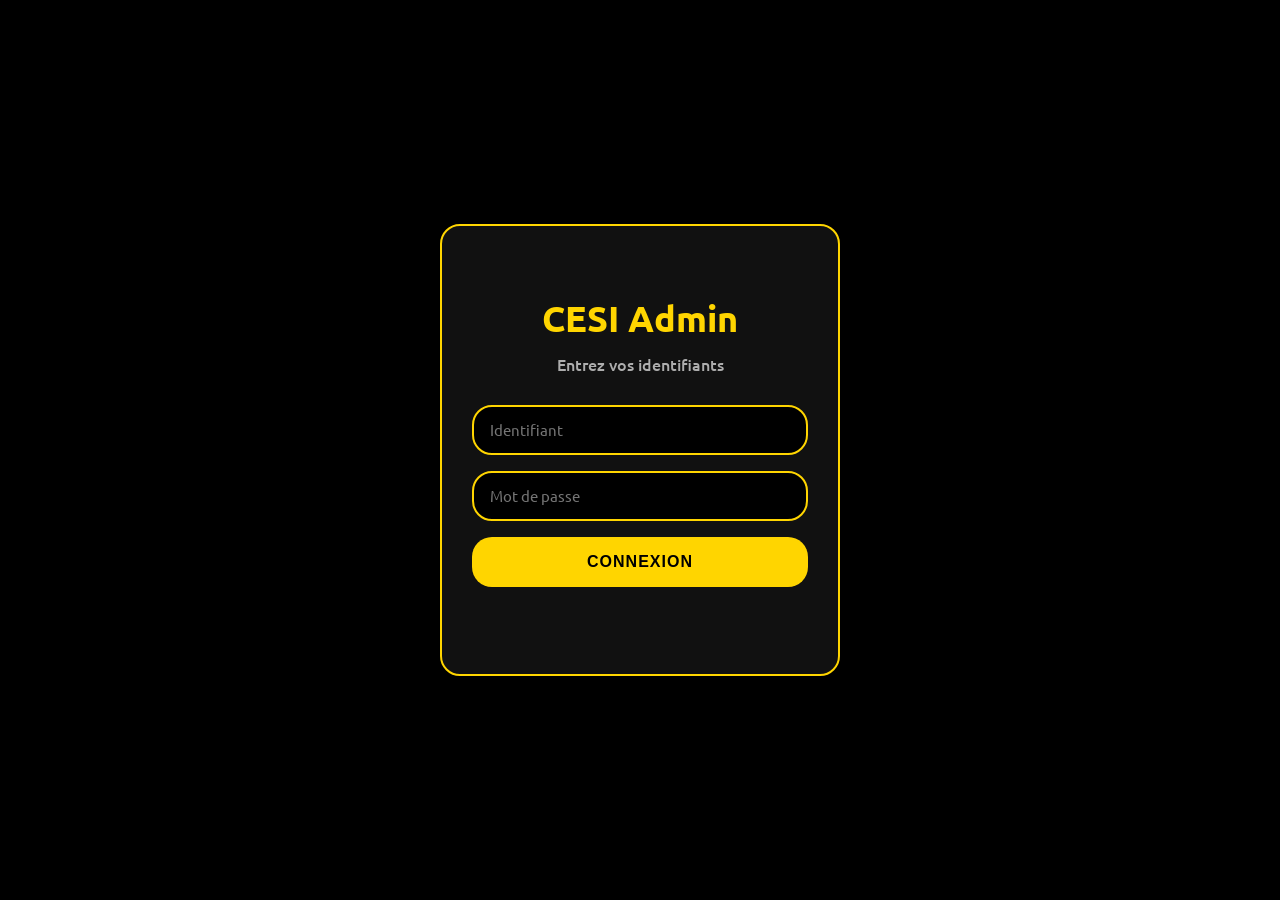
==== index.html @ 3b793202 "Add files via upload" ====
<!DOCTYPE html>
<html lang="fr">
<head>
    <meta charset="UTF-8">
    <meta name="viewport" content="width=device-width, initial-scale=1.0">
    <title>Login | SPI Team CESI</title>
    <link rel="stylesheet" href="style.css">
</head>
<body>
    <div class="login-card">
        <h2>CESI Admin</h2>
        <h3>Entrez vos identifiants</h3>
        <form id="loginForm" class="login-form">
            <input id="username" type="text" placeholder="Identifiant" required>
            <input id="password" type="password" placeholder="Mot de passe" required>
            <button type="submit" id="submitBtn">CONNEXION</button>
        </form>
        <p id="error-msg" style="color:#ff4444; margin-top:12px; font-size:0.9rem; min-height:1.2em;"></p>
    </div>

    <script type="module">
        import { createClient } from "https://esm.sh/@supabase/supabase-js"

        // ⚠️ Remplacez par votre URL et clé publique Supabase
        const SUPABASE_URL = "https://fjksprfocmyqebjfxftf.supabase.co"
        const SUPABASE_KEY = "sb_publishable_A3J91eJqawcbb2s6a-8vRQ_9bOFqaE_"
        const supabase = createClient(SUPABASE_URL, SUPABASE_KEY)

        // Déjà connecté → redirection directe
        if (localStorage.getItem("logged") === "true") {
            window.location.href = "logs.html"
        }

        document.getElementById("loginForm").addEventListener("submit", async (e) => {
            e.preventDefault()
            const btn = document.getElementById("submitBtn")
            const errorMsg = document.getElementById("error-msg")
            const username = document.getElementById("username").value.trim()
            const password = document.getElementById("password").value.trim()

            btn.innerText = "Vérification..."
            btn.disabled = true
            errorMsg.innerText = ""

            try {
                // Table "admin" — colonnes attendues : identifiant, mdp
                const { data, error } = await supabase
                    .from("admin")
                    .select("*")
                    .eq("identifiant", username)
                    .eq("mdp", password)
                    .single()

                if (error || !data) {
                    errorMsg.innerText = "Identifiants incorrects"
                } else {
                    localStorage.setItem("logged", "true")
                    window.location.href = "logs.html"
                }
            } catch (err) {
                errorMsg.innerText = "Erreur de connexion au serveur"
            } finally {
                btn.innerText = "CONNEXION"
                btn.disabled = false
            }
        })
    </script>
</body>
</html>
---- style.css ----
@import url('https://fonts.googleapis.com/css2?family=Ubuntu:wght@300;400;500;700&display=swap');

*{
    box-sizing: border-box;
}

html, body, .wrapper{
    height: 100%;
}

body{
    display: grid;
    place-items: center;
    margin: 0;
    padding: 0 24px;
    background: #000;      /* Fond noir élégant */
    font-family: "Ubuntu";
    color: #fff;
}

.login-card{
    position: relative;
    z-index: 3;
    width: 100%;
    margin: 0 20px;
    padding: 70px 30px 44px;
    border-radius: 1.25rem;

    background: #111;      /* Noir adouci */
    border: 2px solid #FFD500;   /* Jaune accent CESI */
    color: #fff;
    text-align: center;
}

.login-card > h2{
    font-size: 36px;
    font-weight: 600;
    margin: 0 0 12px;

    color: #FFD500;     /* Titre jaune CESI */
}

.login-card > h3{
    color: #ffffffa8;   /* Sous-titre blanc/gris */
    margin: 0 0 30px;
    font-weight: 500;
    font-size: 1rem;
}

.login-form{
    width: 100%;
    margin: 0;
    display: grid;
    gap: 16px;
}

.login-form > input, .login-form > button{
    width: 100%;
    height: 50px;
}

.login-form > input {
    background: #000;
    border: 2px solid #FFD500;    /* input encadré jaune */
    font-family: inherit;
    font-size: 15px;
    padding: 0 16px;
    border-radius: 1.25rem;
    color: #fff;
    transition: all 0.3s;
}

.login-form > input:hover{
    border-color: #fff;    /* survol blanc : pro et clean */
}

.login-form > button{
    cursor: pointer;
    padding: 0 16px;
    border-radius: 1.25rem;

    background: #FFD500;   /* bouton jaune */
    color: #000;           /* texte noir */
    border: 0;
    font-size: 1rem;
    font-weight: 700;
    letter-spacing: 1px;
    transition: all 0.3s;
}

.login-form > button:hover{
    background: #fff;      /* bouton devient blanc */
    color: #000;           /* texte noir lisible */
}

.login-form > a{
    color: #FFD500;
    font-size: 0.9rem;
    text-align: left;
    text-decoration: none;
    margin-bottom: 6px;
    transition: all 0.3s;
}

.login-form > a:hover{
    color: #fff;             /* survol blanc */
}

@media (width >= 500px){
    body{
        padding: 0;
    }
    .login-card{
        margin: 0;
        width: 400px;
    }
}
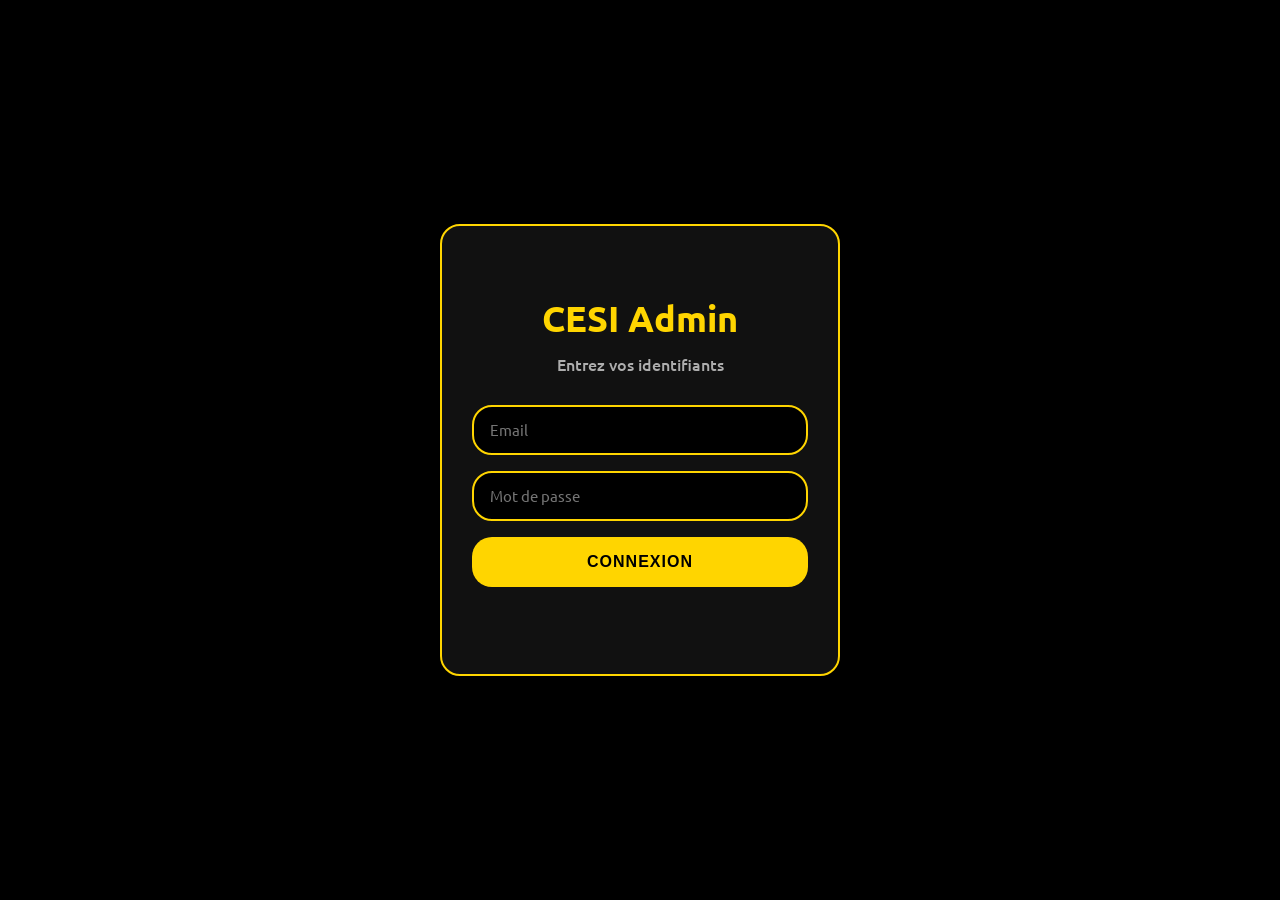
==== commit cc8c73cf: "Add files via upload" ====
--- a/index.html
+++ b/index.html
@@ -11,7 +11,7 @@
         <h2>CESI Admin</h2>
         <h3>Entrez vos identifiants</h3>
         <form id="loginForm" class="login-form">
-            <input id="username" type="text" placeholder="Identifiant" required>
+            <input id="username" type="email" placeholder="Email" required>
             <input id="password" type="password" placeholder="Mot de passe" required>
             <button type="submit" id="submitBtn">CONNEXION</button>
         </form>
@@ -21,13 +21,13 @@
     <script type="module">
         import { createClient } from "https://esm.sh/@supabase/supabase-js"
 
-        // ⚠️ Remplacez par votre URL et clé publique Supabase
         const SUPABASE_URL = "https://fjksprfocmyqebjfxftf.supabase.co"
         const SUPABASE_KEY = "sb_publishable_A3J91eJqawcbb2s6a-8vRQ_9bOFqaE_"
         const supabase = createClient(SUPABASE_URL, SUPABASE_KEY)
 
-        // Déjà connecté → redirection directe
-        if (localStorage.getItem("logged") === "true") {
+        // Vérifie si une session existe déjà → redirection directe
+        const { data: { session } } = await supabase.auth.getSession()
+        if (session) {
             window.location.href = "logs.html"
         }
 
@@ -35,7 +35,7 @@
             e.preventDefault()
             const btn = document.getElementById("submitBtn")
             const errorMsg = document.getElementById("error-msg")
-            const username = document.getElementById("username").value.trim()
+            const email = document.getElementById("username").value.trim()
             const password = document.getElementById("password").value.trim()
 
             btn.innerText = "Vérification..."
@@ -43,18 +43,14 @@
             errorMsg.innerText = ""
 
             try {
-                // Table "admin" — colonnes attendues : identifiant, mdp
-                const { data, error } = await supabase
-                    .from("admin")
-                    .select("*")
-                    .eq("identifiant", username)
-                    .eq("mdp", password)
-                    .single()
+                const { data, error } = await supabase.auth.signInWithPassword({
+                    email,
+                    password
+                })
 
-                if (error || !data) {
+                if (error || !data.session) {
                     errorMsg.innerText = "Identifiants incorrects"
                 } else {
-                    localStorage.setItem("logged", "true")
                     window.location.href = "logs.html"
                 }
             } catch (err) {
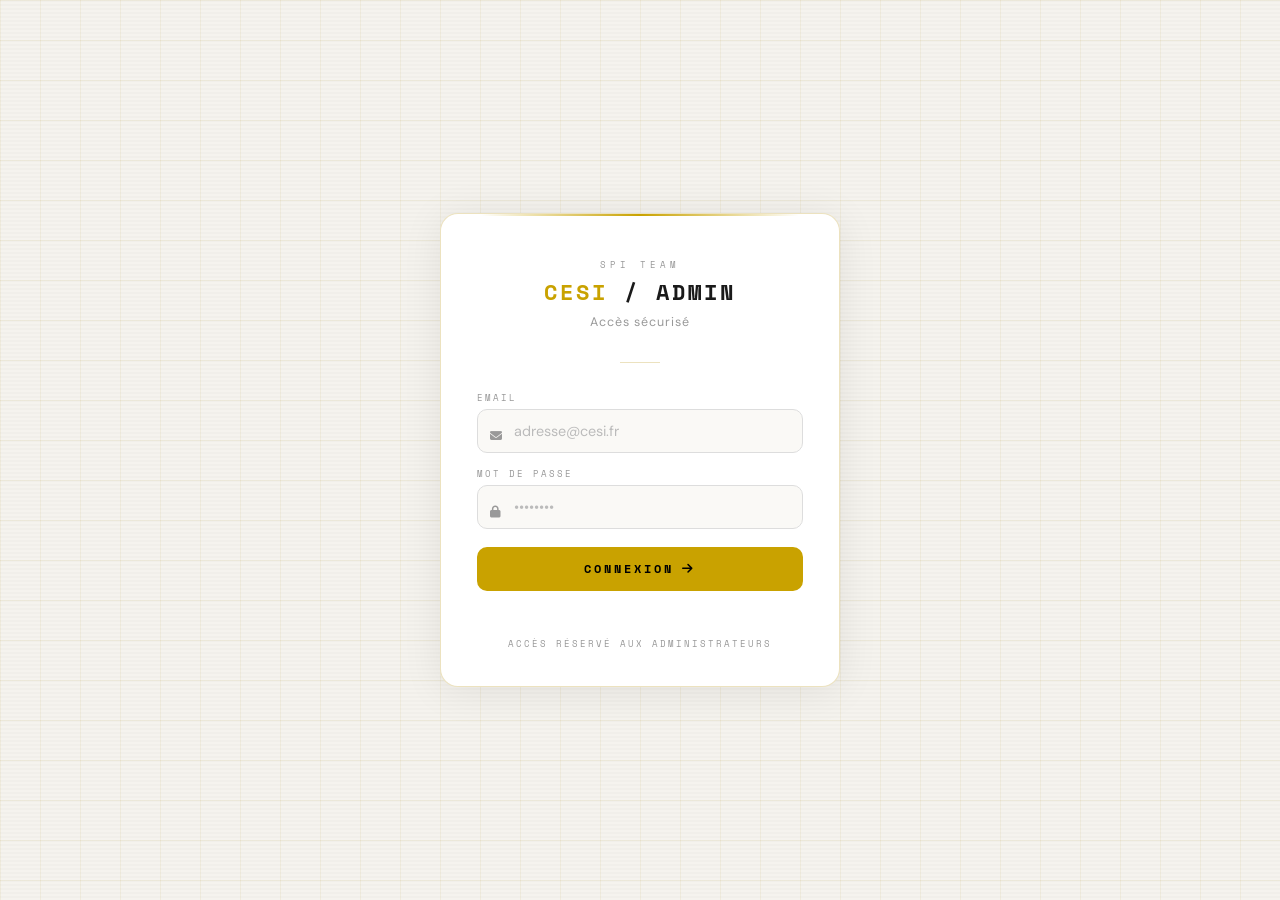
==== commit f0cb201e: "Add files via upload" ====
--- a/index.html
+++ b/index.html
@@ -4,18 +4,48 @@
     <meta charset="UTF-8">
     <meta name="viewport" content="width=device-width, initial-scale=1.0">
     <title>Login | SPI Team CESI</title>
+    <link rel="stylesheet" href="https://cdnjs.cloudflare.com/ajax/libs/font-awesome/6.4.0/css/all.min.css">
     <link rel="stylesheet" href="style.css">
 </head>
 <body>
+
     <div class="login-card">
-        <h2>CESI Admin</h2>
-        <h3>Entrez vos identifiants</h3>
+
+        <!-- Brand -->
+        <div class="card-brand">
+            <div class="card-brand-label">SPI Team</div>
+            <div class="card-brand-title">CESI<span> / ADMIN</span></div>
+            <div class="card-subtitle">Accès sécurisé</div>
+        </div>
+
+        <div class="divider"></div>
+
+        <!-- Form -->
         <form id="loginForm" class="login-form">
-            <input id="username" type="email" placeholder="Email" required>
-            <input id="password" type="password" placeholder="Mot de passe" required>
-            <button type="submit" id="submitBtn">CONNEXION</button>
+
+            <div class="field-wrap">
+                <label class="field-label" for="username">Email</label>
+                <input id="username" type="email" placeholder="adresse@cesi.fr" required>
+                <i class="fas fa-envelope field-icon"></i>
+            </div>
+
+            <div class="field-wrap">
+                <label class="field-label" for="password">Mot de passe</label>
+                <input id="password" type="password" placeholder="••••••••" required>
+                <i class="fas fa-lock field-icon"></i>
+            </div>
+
+            <button type="submit" id="submitBtn">
+                <span id="btn-text">CONNEXION</span>
+                <i class="fas fa-arrow-right" id="btn-icon"></i>
+            </button>
+
         </form>
-        <p id="error-msg" style="color:#ff4444; margin-top:12px; font-size:0.9rem; min-height:1.2em;"></p>
+
+        <p id="error-msg"></p>
+
+        <div class="card-footer">Accès réservé aux administrateurs</div>
+
     </div>
 
     <script type="module">
@@ -25,40 +55,48 @@
         const SUPABASE_KEY = "sb_publishable_A3J91eJqawcbb2s6a-8vRQ_9bOFqaE_"
         const supabase = createClient(SUPABASE_URL, SUPABASE_KEY)
 
-        // Vérifie si une session existe déjà → redirection directe
-        const { data: { session } } = await supabase.auth.getSession()
-        if (session) {
+        // Déjà connecté ?
+        if (sessionStorage.getItem("admin_logged") === "true") {
             window.location.href = "logs.html"
         }
 
         document.getElementById("loginForm").addEventListener("submit", async (e) => {
             e.preventDefault()
             const btn = document.getElementById("submitBtn")
+            const btnText = document.getElementById("btn-text")
+            const btnIcon = document.getElementById("btn-icon")
             const errorMsg = document.getElementById("error-msg")
             const email = document.getElementById("username").value.trim()
             const password = document.getElementById("password").value.trim()
 
-            btn.innerText = "Vérification..."
+            btnText.innerText = "Vérification…"
+            btnIcon.className = "fas fa-spinner fa-spin"
             btn.disabled = true
             errorMsg.innerText = ""
 
             try {
-                const { data, error } = await supabase.auth.signInWithPassword({
-                    email,
-                    password
+                const { data, error } = await supabase.rpc("verify_admin", {
+                    p_mail: email,
+                    p_mdp: password
                 })
 
-                if (error || !data.session) {
-                    errorMsg.innerText = "Identifiants incorrects"
+                if (error || !data || data.length === 0) {
+                    errorMsg.innerText = "✗  Identifiants incorrects"
                 } else {
-                    window.location.href = "logs.html"
+                    btnText.innerText = "Accès accordé"
+                    btnIcon.className = "fas fa-check"
+                    sessionStorage.setItem("admin_logged", "true")
+                    sessionStorage.setItem("admin_email", email)
+                    setTimeout(() => window.location.href = "logs.html", 600)
+                    return
                 }
             } catch (err) {
-                errorMsg.innerText = "Erreur de connexion au serveur"
-            } finally {
-                btn.innerText = "CONNEXION"
-                btn.disabled = false
+                errorMsg.innerText = "✗  Erreur de connexion au serveur"
             }
+
+            btnText.innerText = "CONNEXION"
+            btnIcon.className = "fas fa-arrow-right"
+            btn.disabled = false
         })
     </script>
 </body>
--- a/style.css
+++ b/style.css
@@ -1,117 +1,273 @@
-@import url('https://fonts.googleapis.com/css2?family=Ubuntu:wght@300;400;500;700&display=swap');
-
-*{
-    box-sizing: border-box;
-}
-
-html, body, .wrapper{
-    height: 100%;
-}
-
-body{
-    display: grid;
-    place-items: center;
-    margin: 0;
-    padding: 0 24px;
-    background: #000;      /* Fond noir élégant */
-    font-family: "Ubuntu";
-    color: #fff;
-}
-
-.login-card{
-    position: relative;
-    z-index: 3;
-    width: 100%;
-    margin: 0 20px;
-    padding: 70px 30px 44px;
-    border-radius: 1.25rem;
-
-    background: #111;      /* Noir adouci */
-    border: 2px solid #FFD500;   /* Jaune accent CESI */
-    color: #fff;
-    text-align: center;
-}
-
-.login-card > h2{
-    font-size: 36px;
-    font-weight: 600;
-    margin: 0 0 12px;
-
-    color: #FFD500;     /* Titre jaune CESI */
-}
-
-.login-card > h3{
-    color: #ffffffa8;   /* Sous-titre blanc/gris */
-    margin: 0 0 30px;
-    font-weight: 500;
-    font-size: 1rem;
-}
-
-.login-form{
-    width: 100%;
-    margin: 0;
-    display: grid;
-    gap: 16px;
-}
-
-.login-form > input, .login-form > button{
-    width: 100%;
-    height: 50px;
-}
-
-.login-form > input {
-    background: #000;
-    border: 2px solid #FFD500;    /* input encadré jaune */
-    font-family: inherit;
-    font-size: 15px;
-    padding: 0 16px;
-    border-radius: 1.25rem;
-    color: #fff;
-    transition: all 0.3s;
-}
-
-.login-form > input:hover{
-    border-color: #fff;    /* survol blanc : pro et clean */
-}
-
-.login-form > button{
-    cursor: pointer;
-    padding: 0 16px;
-    border-radius: 1.25rem;
-
-    background: #FFD500;   /* bouton jaune */
-    color: #000;           /* texte noir */
-    border: 0;
-    font-size: 1rem;
-    font-weight: 700;
-    letter-spacing: 1px;
-    transition: all 0.3s;
-}
-
-.login-form > button:hover{
-    background: #fff;      /* bouton devient blanc */
-    color: #000;           /* texte noir lisible */
-}
-
-.login-form > a{
-    color: #FFD500;
-    font-size: 0.9rem;
-    text-align: left;
-    text-decoration: none;
-    margin-bottom: 6px;
-    transition: all 0.3s;
-}
-
-.login-form > a:hover{
-    color: #fff;             /* survol blanc */
-}
-
-@media (width >= 500px){
-    body{
-        padding: 0;
-    }
-    .login-card{
-        margin: 0;
-        width: 400px;
-    }
-}
+@import url('https://fonts.googleapis.com/css2?family=Space+Mono:wght@400;700&family=DM+Sans:wght@300;400;500;600&display=swap');
+@import url('https://cdnjs.cloudflare.com/ajax/libs/font-awesome/6.4.0/css/all.min.css');
+
+:root {
+    --gold: #c9a200;
+    --gold-dim: rgba(180, 140, 0, 0.1);
+    --gold-hover: #b38a00;
+    --bg: #f5f3ee;
+    --surface: #ffffff;
+    --surface2: #ede9e0;
+    --border: rgba(180, 140, 0, 0.25);
+    --border-input: #ddd;
+    --text: #1a1a1a;
+    --muted: #999;
+    --danger: #e03434;
+}
+
+* { margin: 0; padding: 0; box-sizing: border-box; }
+
+html, body {
+    height: 100%;
+}
+
+body {
+    display: grid;
+    place-items: center;
+    min-height: 100vh;
+    background: var(--bg);
+    font-family: 'DM Sans', sans-serif;
+    color: var(--text);
+    overflow: hidden;
+}
+
+/* Animated grid background */
+body::before {
+    content: '';
+    position: fixed;
+    inset: 0;
+    background-image:
+        linear-gradient(rgba(180,140,0,0.07) 1px, transparent 1px),
+        linear-gradient(90deg, rgba(180,140,0,0.07) 1px, transparent 1px);
+    background-size: 40px 40px;
+    pointer-events: none;
+    z-index: 0;
+    animation: gridDrift 20s linear infinite;
+}
+
+/* Scanline overlay */
+body::after {
+    content: '';
+    position: fixed;
+    inset: 0;
+    background: repeating-linear-gradient(
+        0deg,
+        transparent,
+        transparent 2px,
+        rgba(0,0,0,0.015) 2px,
+        rgba(0,0,0,0.015) 4px
+    );
+    pointer-events: none;
+    z-index: 0;
+}
+
+@keyframes gridDrift {
+    0% { transform: translateY(0); }
+    100% { transform: translateY(40px); }
+}
+
+/* LOGIN CARD */
+.login-card {
+    position: relative;
+    z-index: 1;
+    width: 100%;
+    max-width: 400px;
+    margin: 0 20px;
+    background: var(--surface);
+    border: 1px solid var(--border);
+    border-radius: 18px;
+    padding: 44px 36px 36px;
+    box-shadow: 0 4px 40px rgba(0,0,0,0.08);
+    animation: cardIn 0.6s cubic-bezier(0.22, 1, 0.36, 1) both;
+}
+
+@keyframes cardIn {
+    from { opacity: 0; transform: translateY(24px) scale(0.97); }
+    to   { opacity: 1; transform: translateY(0) scale(1); }
+}
+
+/* Top accent line */
+.login-card::before {
+    content: '';
+    position: absolute;
+    top: 0; left: 10%; right: 10%;
+    height: 2px;
+    background: linear-gradient(90deg, transparent, var(--gold), transparent);
+    border-radius: 2px;
+}
+
+/* BRAND */
+.card-brand {
+    display: flex;
+    flex-direction: column;
+    align-items: center;
+    margin-bottom: 32px;
+    animation: fadeUp 0.5s 0.1s ease both;
+}
+
+.card-brand-label {
+    font-family: 'Space Mono', monospace;
+    font-size: 0.55rem;
+    color: var(--muted);
+    letter-spacing: 4px;
+    text-transform: uppercase;
+    margin-bottom: 4px;
+}
+
+.card-brand-title {
+    font-family: 'Space Mono', monospace;
+    font-size: 1.4rem;
+    font-weight: 700;
+    color: var(--gold);
+    letter-spacing: 3px;
+}
+
+.card-brand-title span {
+    color: var(--text);
+}
+
+.card-subtitle {
+    margin-top: 6px;
+    font-size: 0.78rem;
+    color: var(--muted);
+    letter-spacing: 1px;
+}
+
+/* DIVIDER */
+.divider {
+    width: 40px;
+    height: 1px;
+    background: var(--border);
+    margin: 0 auto 28px;
+    animation: fadeUp 0.5s 0.15s ease both;
+}
+
+/* FORM */
+.login-form {
+    display: grid;
+    gap: 14px;
+    animation: fadeUp 0.5s 0.2s ease both;
+}
+
+.field-wrap {
+    position: relative;
+}
+
+.field-label {
+    font-family: 'Space Mono', monospace;
+    font-size: 0.55rem;
+    color: var(--muted);
+    letter-spacing: 2px;
+    text-transform: uppercase;
+    margin-bottom: 5px;
+    display: block;
+}
+
+.field-icon {
+    position: absolute;
+    left: 13px;
+    bottom: 11px;
+    color: var(--muted);
+    font-size: 0.75rem;
+    pointer-events: none;
+    transition: color 0.2s;
+}
+
+.login-form input {
+    width: 100%;
+    height: 44px;
+    background: #faf9f6;
+    border: 1px solid var(--border-input);
+    border-radius: 10px;
+    padding: 0 13px 0 36px;
+    color: var(--text);
+    font-family: 'DM Sans', sans-serif;
+    font-size: 0.9rem;
+    transition: border-color 0.2s, box-shadow 0.2s;
+}
+
+.login-form input:focus {
+    border-color: var(--gold);
+    box-shadow: 0 0 0 3px var(--gold-dim);
+    outline: none;
+}
+
+.login-form input:focus + .field-icon {
+    color: var(--gold);
+}
+
+.login-form input::placeholder { color: #bbb; }
+
+/* SUBMIT BUTTON */
+.login-form button[type="submit"] {
+    width: 100%;
+    height: 44px;
+    margin-top: 4px;
+    background: var(--gold);
+    color: #000;
+    border: none;
+    border-radius: 10px;
+    font-family: 'Space Mono', monospace;
+    font-size: 0.75rem;
+    font-weight: 700;
+    letter-spacing: 3px;
+    cursor: pointer;
+    transition: all 0.2s;
+    display: flex;
+    align-items: center;
+    justify-content: center;
+    gap: 8px;
+}
+
+.login-form button[type="submit"]:hover {
+    background: var(--gold-hover);
+    box-shadow: 0 4px 20px rgba(180, 140, 0, 0.25);
+    transform: translateY(-1px);
+}
+
+.login-form button[type="submit"]:active {
+    transform: translateY(0);
+    box-shadow: none;
+}
+
+.login-form button[type="submit"]:disabled {
+    opacity: 0.6;
+    cursor: not-allowed;
+    transform: none;
+}
+
+/* ERROR MESSAGE */
+#error-msg {
+    font-family: 'Space Mono', monospace;
+    font-size: 0.65rem;
+    letter-spacing: 1px;
+    color: var(--danger);
+    text-align: center;
+    margin-top: 10px;
+    min-height: 1.2em;
+    animation: fadeUp 0.3s ease both;
+}
+
+/* FOOTER */
+.card-footer {
+    margin-top: 24px;
+    text-align: center;
+    font-family: 'Space Mono', monospace;
+    font-size: 0.55rem;
+    color: var(--muted);
+    letter-spacing: 2px;
+    text-transform: uppercase;
+    animation: fadeUp 0.5s 0.3s ease both;
+}
+
+/* ANIMATIONS */
+@keyframes fadeUp {
+    from { opacity: 0; transform: translateY(10px); }
+    to   { opacity: 1; transform: translateY(0); }
+}
+
+@media (max-width: 440px) {
+    .login-card {
+        padding: 36px 24px 28px;
+    }
+}
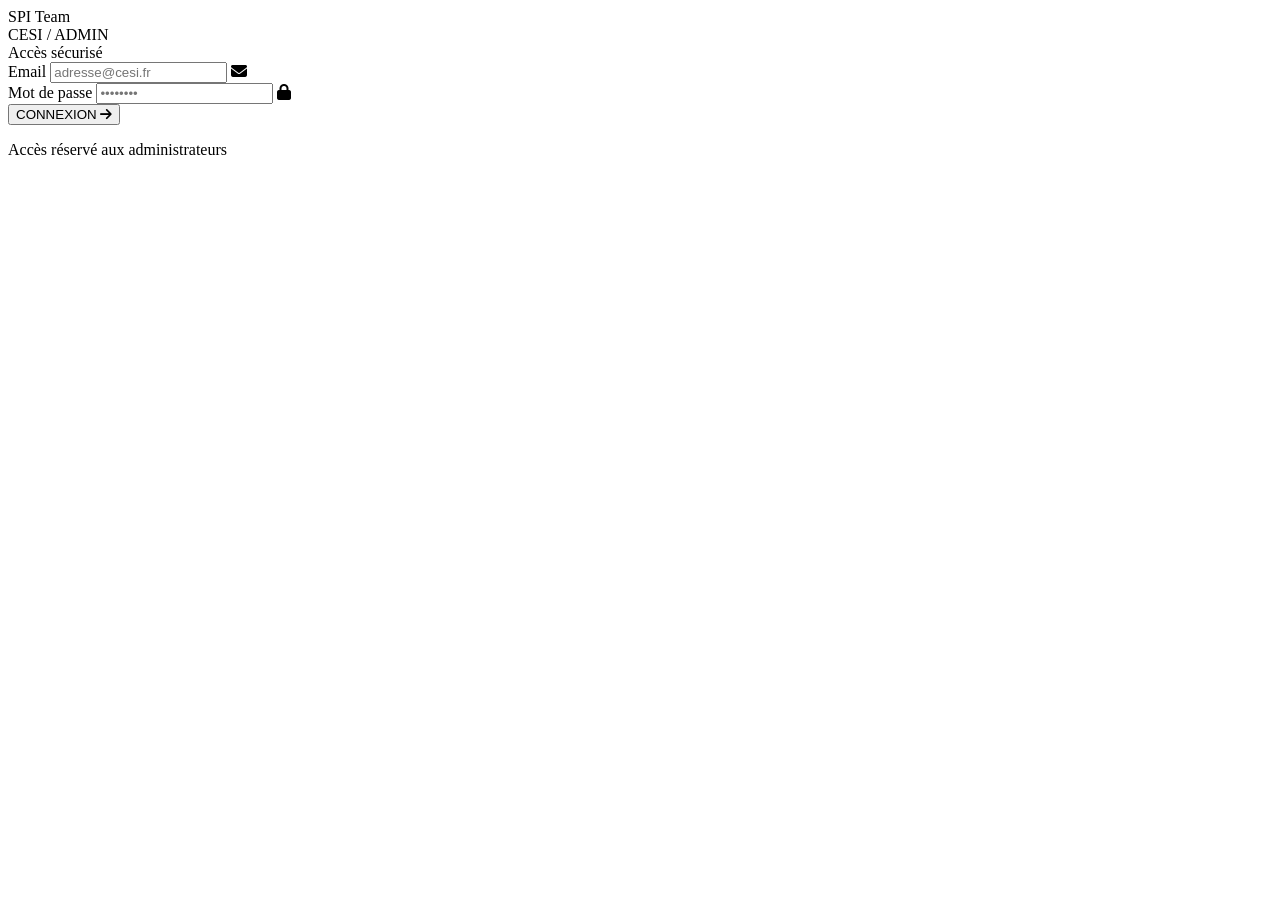
==== commit 072ff2b5: "Add files via upload" ====
--- a/index.html
+++ b/index.html
@@ -5,7 +5,7 @@
     <meta name="viewport" content="width=device-width, initial-scale=1.0">
     <title>Login | SPI Team CESI</title>
     <link rel="stylesheet" href="https://cdnjs.cloudflare.com/ajax/libs/font-awesome/6.4.0/css/all.min.css">
-    <link rel="stylesheet" href="style.css">
+    <link rel="stylesheet" href="css/style.css">
 </head>
 <body>
 
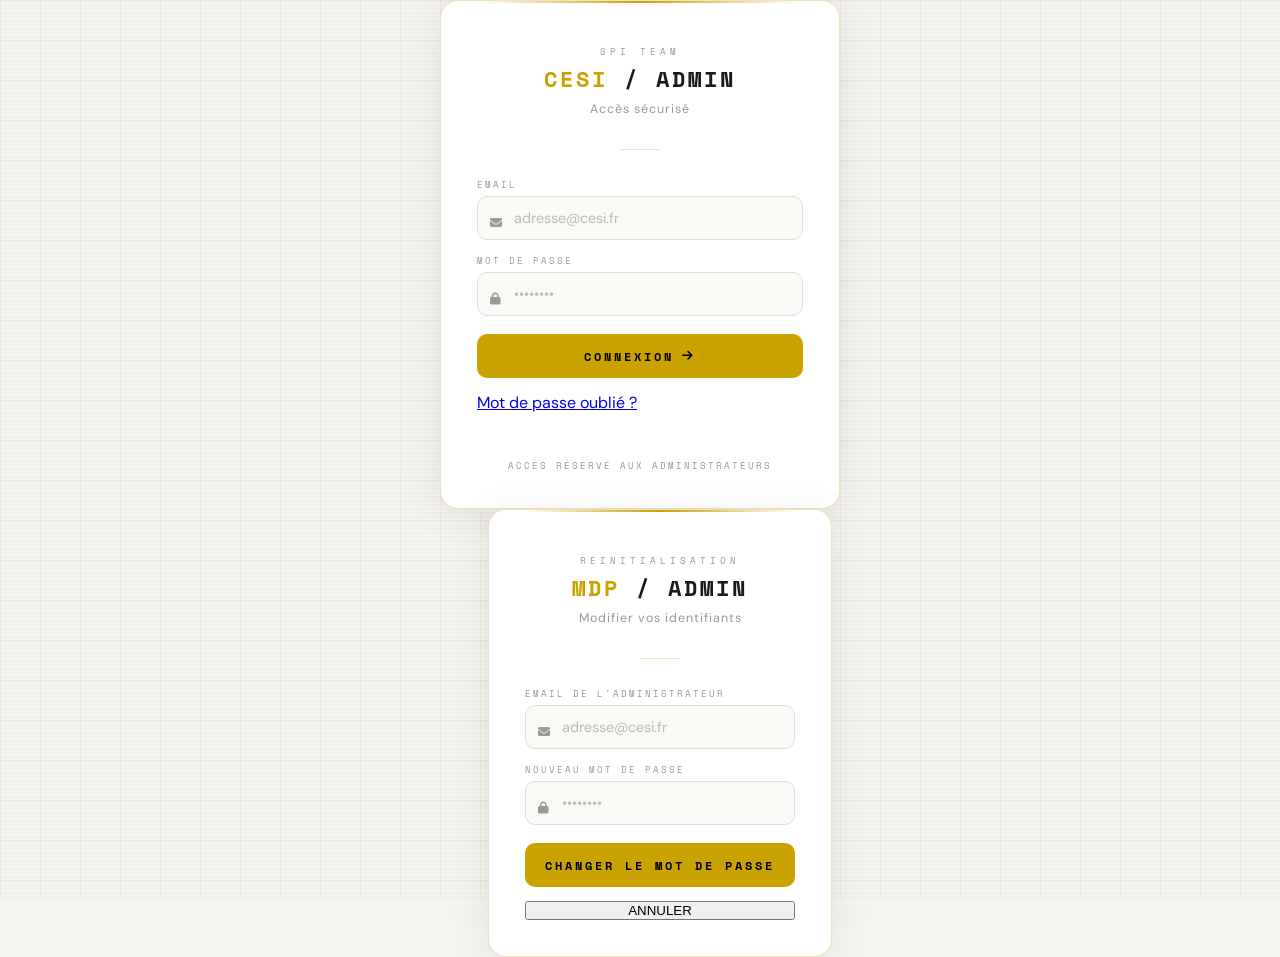
==== commit 04be6412: "Add files via upload" ====
--- a/index.html
+++ b/index.html
@@ -10,7 +10,6 @@
 <body>
 
     <div class="login-card">
-
         <!-- Brand -->
         <div class="card-brand">
             <div class="card-brand-label">SPI Team</div>
@@ -20,9 +19,8 @@
 
         <div class="divider"></div>
 
-        <!-- Form -->
+        <!-- Formulaire de Connexion -->
         <form id="loginForm" class="login-form">
-
             <div class="field-wrap">
                 <label class="field-label" for="username">Email</label>
                 <input id="username" type="email" placeholder="adresse@cesi.fr" required>
@@ -39,13 +37,40 @@
                 <span id="btn-text">CONNEXION</span>
                 <i class="fas fa-arrow-right" id="btn-icon"></i>
             </button>
-
+            
+            <a href="#" id="forgotPasswordLink" class="forgot-link">Mot de passe oublié ?</a>
         </form>
 
         <p id="error-msg"></p>
+        <div class="card-footer">Accès réservé aux administrateurs</div>
+    </div>
 
-        <div class="card-footer">Accès réservé aux administrateurs</div>
-
+    <!-- Fenêtre Modale Mot de passe oublié -->
+    <div id="forgotModal" class="modal-overlay">
+        <div class="login-card modal-content">
+            <div class="card-brand">
+                <div class="card-brand-label">Réinitialisation</div>
+                <div class="card-brand-title">MDP<span> / ADMIN</span></div>
+                <div class="card-subtitle">Modifier vos identifiants</div>
+            </div>
+            <div class="divider"></div>
+            
+            <form id="forgotForm" class="login-form">
+                <div class="field-wrap">
+                    <label class="field-label">Email de l'administrateur</label>
+                    <input id="forgotEmail" type="email" placeholder="adresse@cesi.fr" required>
+                    <i class="fas fa-envelope field-icon"></i>
+                </div>
+                <div class="field-wrap">
+                    <label class="field-label">Nouveau mot de passe</label>
+                    <input id="newPassword" type="password" placeholder="••••••••" required>
+                    <i class="fas fa-lock field-icon"></i>
+                </div>
+                <button type="submit" id="forgotSubmitBtn">CHANGER LE MOT DE PASSE</button>
+                <button type="button" id="closeModal" class="btn-secondary">ANNULER</button>
+            </form>
+            <p id="forgot-error-msg"></p>
+        </div>
     </div>
 
     <script type="module">
@@ -55,7 +80,7 @@
         const SUPABASE_KEY = "sb_publishable_A3J91eJqawcbb2s6a-8vRQ_9bOFqaE_"
         const supabase = createClient(SUPABASE_URL, SUPABASE_KEY)
 
-        // Déjà connecté ?
+        // --- GESTION DE LA CONNEXION ---
         if (sessionStorage.getItem("admin_logged") === "true") {
             window.location.href = "logs.html"
         }
@@ -81,6 +106,7 @@
                 })
 
                 if (error || !data || data.length === 0) {
+                    errorMsg.style.color = "var(--danger)";
                     errorMsg.innerText = "✗  Identifiants incorrects"
                 } else {
                     btnText.innerText = "Accès accordé"
@@ -91,13 +117,65 @@
                     return
                 }
             } catch (err) {
-                errorMsg.innerText = "✗  Erreur de connexion au serveur"
+                errorMsg.innerText = "✗  Erreur serveur"
             }
 
             btnText.innerText = "CONNEXION"
             btnIcon.className = "fas fa-arrow-right"
             btn.disabled = false
         })
+
+        // --- GESTION MOT DE PASSE OUBLIÉ (MODALE) ---
+        const forgotLink = document.getElementById("forgotPasswordLink");
+        const forgotModal = document.getElementById("forgotModal");
+        const closeModal = document.getElementById("closeModal");
+        const forgotForm = document.getElementById("forgotForm");
+
+        forgotLink.onclick = (e) => { e.preventDefault(); forgotModal.classList.add("active"); };
+        closeModal.onclick = () => { forgotModal.classList.remove("active"); };
+
+        forgotForm.addEventListener("submit", async (e) => {
+            e.preventDefault();
+            const email = document.getElementById("forgotEmail").value.trim();
+            const newMdp = document.getElementById("newPassword").value.trim();
+            const errorMsg = document.getElementById("forgot-error-msg");
+            const btn = document.getElementById("forgotSubmitBtn");
+
+            btn.disabled = true;
+            btn.innerText = "Vérification...";
+            errorMsg.innerText = "";
+
+            try {
+                // On vérifie d'abord si l'email existe et on met à jour
+                // Note : On utilise la table 'admins' (à adapter selon votre base)
+                const { data, error } = await supabase
+                    .from('admins') 
+                    .update({ mdp: newMdp })
+                    .eq('mail', email)
+                    .select();
+
+                if (error) throw error;
+
+                if (data && data.length > 0) {
+                    errorMsg.style.color = "#27ae60";
+                    errorMsg.innerText = "✓ Mot de passe mis à jour !";
+                    setTimeout(() => {
+                        forgotModal.classList.remove("active");
+                        forgotForm.reset();
+                        errorMsg.innerText = "";
+                    }, 2000);
+                } else {
+                    errorMsg.style.color = "var(--danger)";
+                    errorMsg.innerText = "✗ Cet email n'existe pas dans la base.";
+                }
+            } catch (err) {
+                errorMsg.style.color = "var(--danger)";
+                errorMsg.innerText = "✗ Erreur lors de la modification.";
+            } finally {
+                btn.disabled = false;
+                btn.innerText = "CHANGER LE MOT DE PASSE";
+            }
+        });
     </script>
 </body>
-</html>
+</html>
--- a/css/style.css
+++ b/css/style.css
@@ -0,0 +1,273 @@
+@import url('https://fonts.googleapis.com/css2?family=Space+Mono:wght@400;700&family=DM+Sans:wght@300;400;500;600&display=swap');
+@import url('https://cdnjs.cloudflare.com/ajax/libs/font-awesome/6.4.0/css/all.min.css');
+
+:root {
+    --gold: #c9a200;
+    --gold-dim: rgba(180, 140, 0, 0.1);
+    --gold-hover: #b38a00;
+    --bg: #f5f3ee;
+    --surface: #ffffff;
+    --surface2: #ede9e0;
+    --border: rgba(180, 140, 0, 0.25);
+    --border-input: #ddd;
+    --text: #1a1a1a;
+    --muted: #999;
+    --danger: #e03434;
+}
+
+* { margin: 0; padding: 0; box-sizing: border-box; }
+
+html, body {
+    height: 100%;
+}
+
+body {
+    display: grid;
+    place-items: center;
+    min-height: 100vh;
+    background: var(--bg);
+    font-family: 'DM Sans', sans-serif;
+    color: var(--text);
+    overflow: hidden;
+}
+
+/* Animated grid background */
+body::before {
+    content: '';
+    position: fixed;
+    inset: 0;
+    background-image:
+        linear-gradient(rgba(180,140,0,0.07) 1px, transparent 1px),
+        linear-gradient(90deg, rgba(180,140,0,0.07) 1px, transparent 1px);
+    background-size: 40px 40px;
+    pointer-events: none;
+    z-index: 0;
+    animation: gridDrift 20s linear infinite;
+}
+
+/* Scanline overlay */
+body::after {
+    content: '';
+    position: fixed;
+    inset: 0;
+    background: repeating-linear-gradient(
+        0deg,
+        transparent,
+        transparent 2px,
+        rgba(0,0,0,0.015) 2px,
+        rgba(0,0,0,0.015) 4px
+    );
+    pointer-events: none;
+    z-index: 0;
+}
+
+@keyframes gridDrift {
+    0% { transform: translateY(0); }
+    100% { transform: translateY(40px); }
+}
+
+/* LOGIN CARD */
+.login-card {
+    position: relative;
+    z-index: 1;
+    width: 100%;
+    max-width: 400px;
+    margin: 0 20px;
+    background: var(--surface);
+    border: 1px solid var(--border);
+    border-radius: 18px;
+    padding: 44px 36px 36px;
+    box-shadow: 0 4px 40px rgba(0,0,0,0.08);
+    animation: cardIn 0.6s cubic-bezier(0.22, 1, 0.36, 1) both;
+}
+
+@keyframes cardIn {
+    from { opacity: 0; transform: translateY(24px) scale(0.97); }
+    to   { opacity: 1; transform: translateY(0) scale(1); }
+}
+
+/* Top accent line */
+.login-card::before {
+    content: '';
+    position: absolute;
+    top: 0; left: 10%; right: 10%;
+    height: 2px;
+    background: linear-gradient(90deg, transparent, var(--gold), transparent);
+    border-radius: 2px;
+}
+
+/* BRAND */
+.card-brand {
+    display: flex;
+    flex-direction: column;
+    align-items: center;
+    margin-bottom: 32px;
+    animation: fadeUp 0.5s 0.1s ease both;
+}
+
+.card-brand-label {
+    font-family: 'Space Mono', monospace;
+    font-size: 0.55rem;
+    color: var(--muted);
+    letter-spacing: 4px;
+    text-transform: uppercase;
+    margin-bottom: 4px;
+}
+
+.card-brand-title {
+    font-family: 'Space Mono', monospace;
+    font-size: 1.4rem;
+    font-weight: 700;
+    color: var(--gold);
+    letter-spacing: 3px;
+}
+
+.card-brand-title span {
+    color: var(--text);
+}
+
+.card-subtitle {
+    margin-top: 6px;
+    font-size: 0.78rem;
+    color: var(--muted);
+    letter-spacing: 1px;
+}
+
+/* DIVIDER */
+.divider {
+    width: 40px;
+    height: 1px;
+    background: var(--border);
+    margin: 0 auto 28px;
+    animation: fadeUp 0.5s 0.15s ease both;
+}
+
+/* FORM */
+.login-form {
+    display: grid;
+    gap: 14px;
+    animation: fadeUp 0.5s 0.2s ease both;
+}
+
+.field-wrap {
+    position: relative;
+}
+
+.field-label {
+    font-family: 'Space Mono', monospace;
+    font-size: 0.55rem;
+    color: var(--muted);
+    letter-spacing: 2px;
+    text-transform: uppercase;
+    margin-bottom: 5px;
+    display: block;
+}
+
+.field-icon {
+    position: absolute;
+    left: 13px;
+    bottom: 11px;
+    color: var(--muted);
+    font-size: 0.75rem;
+    pointer-events: none;
+    transition: color 0.2s;
+}
+
+.login-form input {
+    width: 100%;
+    height: 44px;
+    background: #faf9f6;
+    border: 1px solid var(--border-input);
+    border-radius: 10px;
+    padding: 0 13px 0 36px;
+    color: var(--text);
+    font-family: 'DM Sans', sans-serif;
+    font-size: 0.9rem;
+    transition: border-color 0.2s, box-shadow 0.2s;
+}
+
+.login-form input:focus {
+    border-color: var(--gold);
+    box-shadow: 0 0 0 3px var(--gold-dim);
+    outline: none;
+}
+
+.login-form input:focus + .field-icon {
+    color: var(--gold);
+}
+
+.login-form input::placeholder { color: #bbb; }
+
+/* SUBMIT BUTTON */
+.login-form button[type="submit"] {
+    width: 100%;
+    height: 44px;
+    margin-top: 4px;
+    background: var(--gold);
+    color: #000;
+    border: none;
+    border-radius: 10px;
+    font-family: 'Space Mono', monospace;
+    font-size: 0.75rem;
+    font-weight: 700;
+    letter-spacing: 3px;
+    cursor: pointer;
+    transition: all 0.2s;
+    display: flex;
+    align-items: center;
+    justify-content: center;
+    gap: 8px;
+}
+
+.login-form button[type="submit"]:hover {
+    background: var(--gold-hover);
+    box-shadow: 0 4px 20px rgba(180, 140, 0, 0.25);
+    transform: translateY(-1px);
+}
+
+.login-form button[type="submit"]:active {
+    transform: translateY(0);
+    box-shadow: none;
+}
+
+.login-form button[type="submit"]:disabled {
+    opacity: 0.6;
+    cursor: not-allowed;
+    transform: none;
+}
+
+/* ERROR MESSAGE */
+#error-msg {
+    font-family: 'Space Mono', monospace;
+    font-size: 0.65rem;
+    letter-spacing: 1px;
+    color: var(--danger);
+    text-align: center;
+    margin-top: 10px;
+    min-height: 1.2em;
+    animation: fadeUp 0.3s ease both;
+}
+
+/* FOOTER */
+.card-footer {
+    margin-top: 24px;
+    text-align: center;
+    font-family: 'Space Mono', monospace;
+    font-size: 0.55rem;
+    color: var(--muted);
+    letter-spacing: 2px;
+    text-transform: uppercase;
+    animation: fadeUp 0.5s 0.3s ease both;
+}
+
+/* ANIMATIONS */
+@keyframes fadeUp {
+    from { opacity: 0; transform: translateY(10px); }
+    to   { opacity: 1; transform: translateY(0); }
+}
+
+@media (max-width: 440px) {
+    .login-card {
+        padding: 36px 24px 28px;
+    }
+}
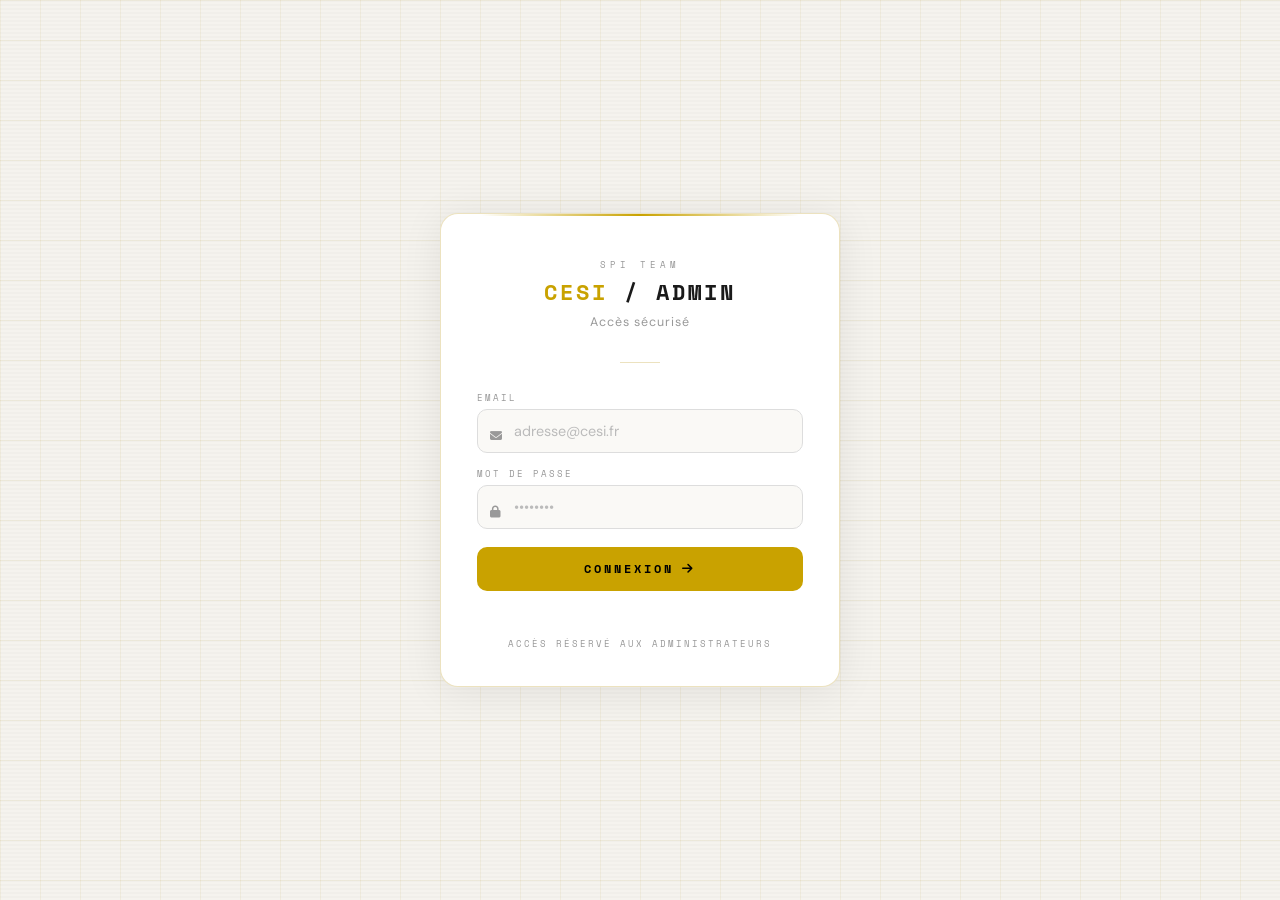
==== commit b357d885: "Add files via upload" ====
--- a/index.html
+++ b/index.html
@@ -37,40 +37,10 @@
                 <span id="btn-text">CONNEXION</span>
                 <i class="fas fa-arrow-right" id="btn-icon"></i>
             </button>
-            
-            <a href="#" id="forgotPasswordLink" class="forgot-link">Mot de passe oublié ?</a>
         </form>
 
         <p id="error-msg"></p>
         <div class="card-footer">Accès réservé aux administrateurs</div>
-    </div>
-
-    <!-- Fenêtre Modale Mot de passe oublié -->
-    <div id="forgotModal" class="modal-overlay">
-        <div class="login-card modal-content">
-            <div class="card-brand">
-                <div class="card-brand-label">Réinitialisation</div>
-                <div class="card-brand-title">MDP<span> / ADMIN</span></div>
-                <div class="card-subtitle">Modifier vos identifiants</div>
-            </div>
-            <div class="divider"></div>
-            
-            <form id="forgotForm" class="login-form">
-                <div class="field-wrap">
-                    <label class="field-label">Email de l'administrateur</label>
-                    <input id="forgotEmail" type="email" placeholder="adresse@cesi.fr" required>
-                    <i class="fas fa-envelope field-icon"></i>
-                </div>
-                <div class="field-wrap">
-                    <label class="field-label">Nouveau mot de passe</label>
-                    <input id="newPassword" type="password" placeholder="••••••••" required>
-                    <i class="fas fa-lock field-icon"></i>
-                </div>
-                <button type="submit" id="forgotSubmitBtn">CHANGER LE MOT DE PASSE</button>
-                <button type="button" id="closeModal" class="btn-secondary">ANNULER</button>
-            </form>
-            <p id="forgot-error-msg"></p>
-        </div>
     </div>
 
     <script type="module">
@@ -124,58 +94,6 @@
             btnIcon.className = "fas fa-arrow-right"
             btn.disabled = false
         })
-
-        // --- GESTION MOT DE PASSE OUBLIÉ (MODALE) ---
-        const forgotLink = document.getElementById("forgotPasswordLink");
-        const forgotModal = document.getElementById("forgotModal");
-        const closeModal = document.getElementById("closeModal");
-        const forgotForm = document.getElementById("forgotForm");
-
-        forgotLink.onclick = (e) => { e.preventDefault(); forgotModal.classList.add("active"); };
-        closeModal.onclick = () => { forgotModal.classList.remove("active"); };
-
-        forgotForm.addEventListener("submit", async (e) => {
-            e.preventDefault();
-            const email = document.getElementById("forgotEmail").value.trim();
-            const newMdp = document.getElementById("newPassword").value.trim();
-            const errorMsg = document.getElementById("forgot-error-msg");
-            const btn = document.getElementById("forgotSubmitBtn");
-
-            btn.disabled = true;
-            btn.innerText = "Vérification...";
-            errorMsg.innerText = "";
-
-            try {
-                // On vérifie d'abord si l'email existe et on met à jour
-                // Note : On utilise la table 'admins' (à adapter selon votre base)
-                const { data, error } = await supabase
-                    .from('admins') 
-                    .update({ mdp: newMdp })
-                    .eq('mail', email)
-                    .select();
-
-                if (error) throw error;
-
-                if (data && data.length > 0) {
-                    errorMsg.style.color = "#27ae60";
-                    errorMsg.innerText = "✓ Mot de passe mis à jour !";
-                    setTimeout(() => {
-                        forgotModal.classList.remove("active");
-                        forgotForm.reset();
-                        errorMsg.innerText = "";
-                    }, 2000);
-                } else {
-                    errorMsg.style.color = "var(--danger)";
-                    errorMsg.innerText = "✗ Cet email n'existe pas dans la base.";
-                }
-            } catch (err) {
-                errorMsg.style.color = "var(--danger)";
-                errorMsg.innerText = "✗ Erreur lors de la modification.";
-            } finally {
-                btn.disabled = false;
-                btn.innerText = "CHANGER LE MOT DE PASSE";
-            }
-        });
     </script>
 </body>
 </html>
